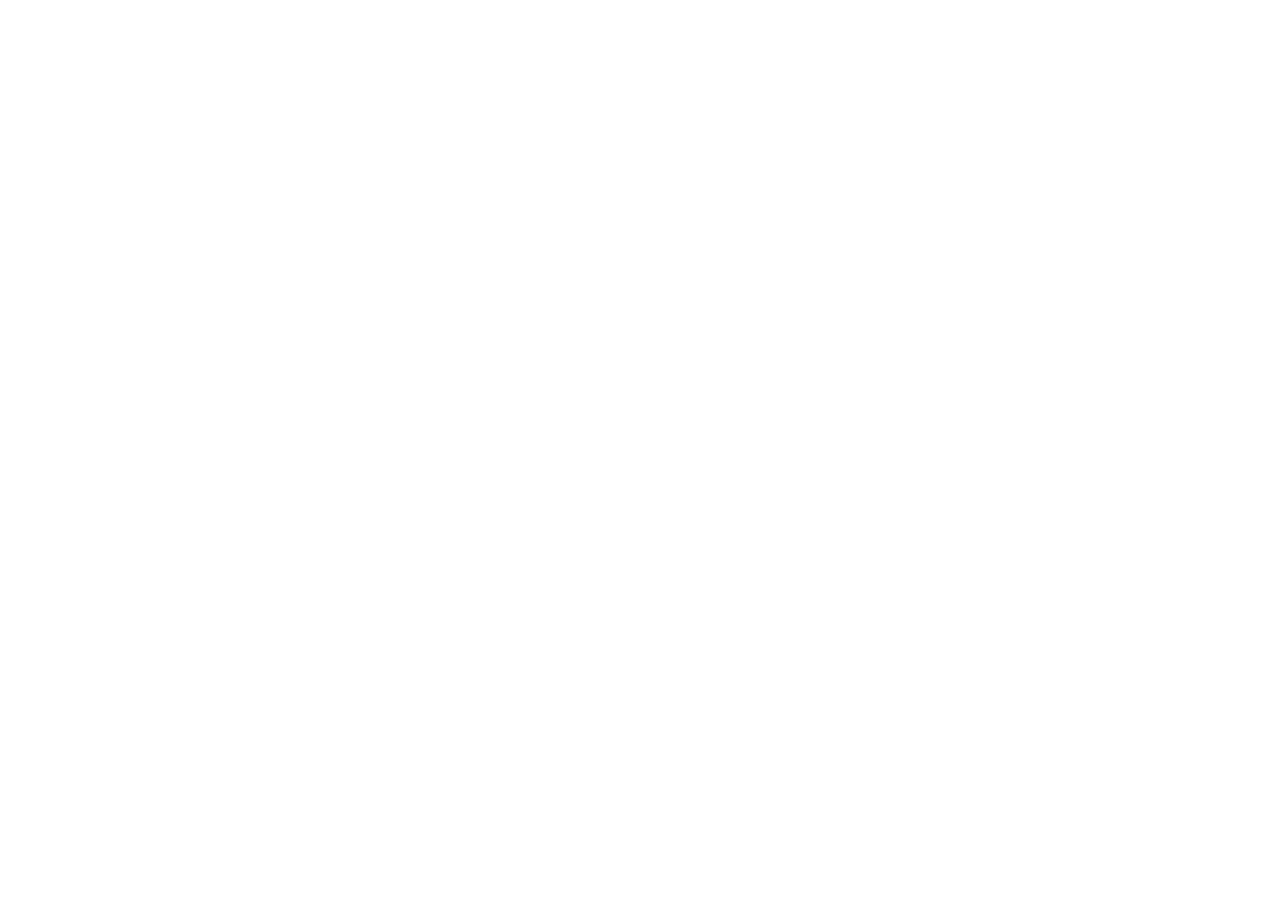
==== index.html @ d212f6f1 "first commit" ====
<!doctype html>
<html lang="en">
  <head>
    <meta charset="UTF-8" />
    <meta name="viewport" content="width=device-width, initial-scale=1.0" />
    <title>Document</title>
  </head>
  <body>
    <header></header>
    <main>
      <section>
        <div></div>
        <div></div>
      </section>
      <section></section>
      <section></section>
      <section></section>
    </main>
  </body>
</html>
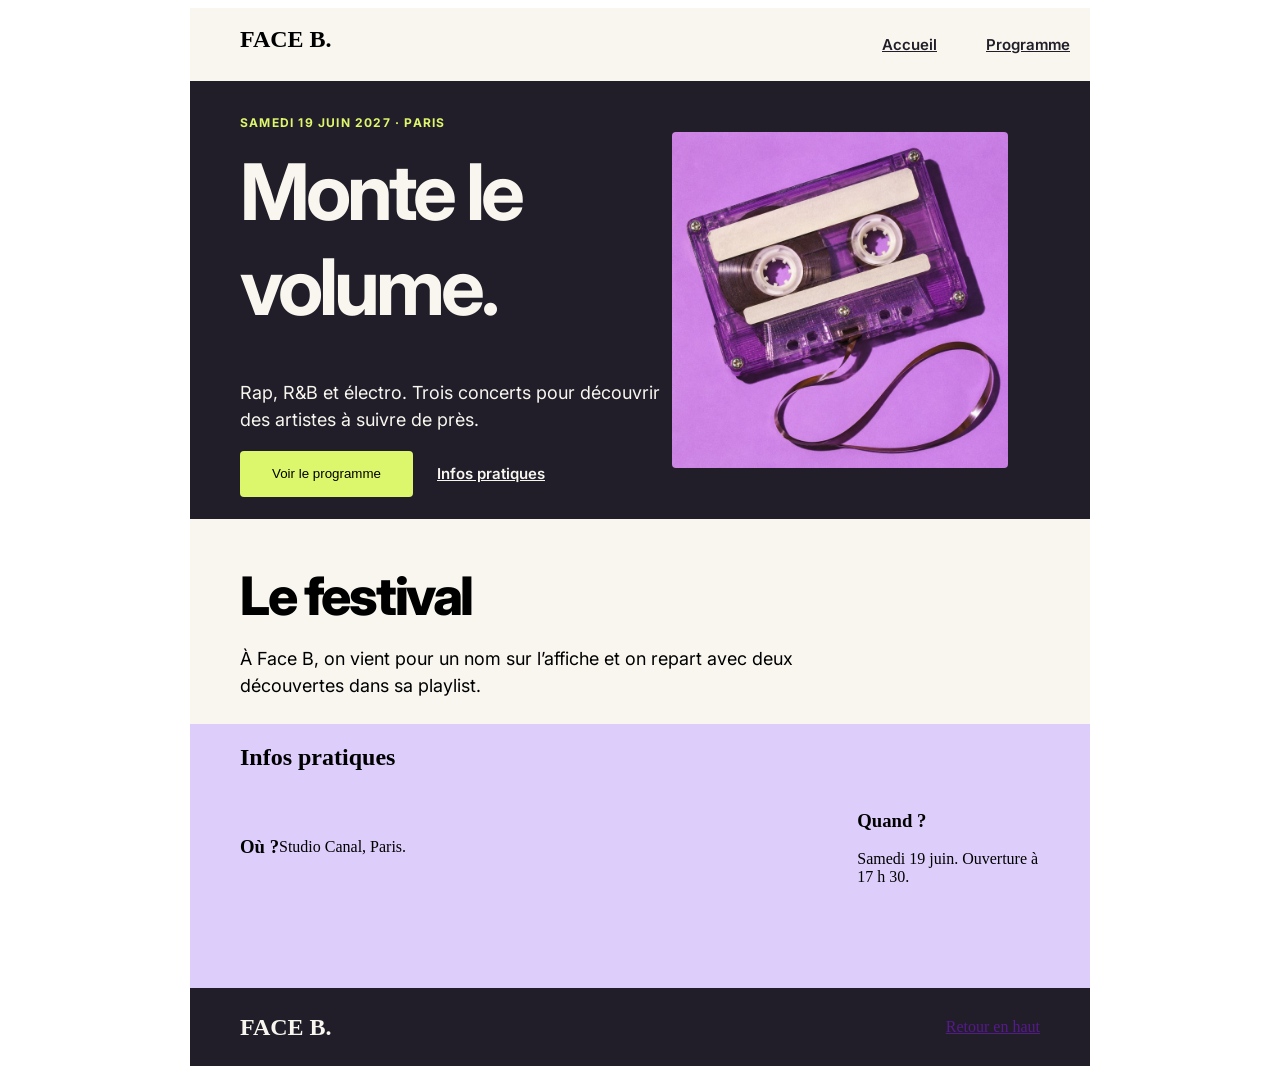
==== commit 784e0e85: "semidone" ====
--- a/index.html
+++ b/index.html
@@ -4,17 +4,57 @@
     <meta charset="UTF-8" />
     <meta name="viewport" content="width=device-width, initial-scale=1.0" />
     <title>Document</title>
+    <link rel="stylesheet" href="style.css" />
   </head>
   <body>
-    <header></header>
     <main>
-      <section>
-        <div></div>
-        <div></div>
+      <section class="header">
+        <h2 class="headertext">FACE B.</h2>
+        <div class="divtop">
+          <a class="accueil" href="index.html">Accueil</a>
+          <a class="accueil" href="programation.html">Programme</a>
+        </div>
       </section>
-      <section></section>
-      <section></section>
-      <section></section>
+      <section class="firstsection">
+        <div class="left">
+          <p class="saparis">SAMEDI 19 JUIN 2027 · PARIS</p>
+          <h1>Monte le volume.</h1>
+
+          <p class="textrap">
+            Rap, R&B et électro. Trois concerts pour découvrir des artistes à
+            suivre de près.
+          </p>
+          <div class="dfdf">
+            <button><p>Voir le programme</p></button>
+            <a class="inpr" href="http://">Infos pratiques</a>
+          </div>
+        </div>
+        <div class="imgdiv"><img src="cassette.jpg" alt="" /></div>
+      </section>
+      <section class="sencondesection">
+        <h2 class="hfestival">Le festival</h2>
+        <p class="fp">
+          À Face B, on vient pour un nom sur l’affiche et on repart avec deux
+          découvertes dans sa playlist.
+        </p>
+      </section>
+      <section class="thirdsection">
+        <h2>Infos pratiques</h2>
+        <div class="ouquand">
+          <div class="ouquand">
+            <h3>Où ?</h3>
+            <p>Studio Canal, Paris.</p>
+          </div>
+          <div>
+            <h3>Quand ?</h3>
+            <p>Samedi 19 juin. Ouverture à 17 h 30.</p>
+          </div>
+        </div>
+      </section>
+      <section class="fourthsection">
+        <h2>FACE B.</h2>
+        <a href="">Retour en haut</a>
+      </section>
     </main>
   </body>
 </html>
--- a/style.css
+++ b/style.css
@@ -0,0 +1,178 @@
+@import url("https://fonts.googleapis.com/css2?family=Boldonse&family=Cairo:wght@200..1000&family=Inter:ital,opsz,wght@0,14..32,100..900;1,14..32,100..900&family=Kumbh+Sans:wght,YOPQ@100..900,300&display=swap");
+
+main {
+  display: flex;
+  flex-direction: column;
+  justify-content: center;
+  align-items: center;
+  margin: auto;
+  width: 1000px;
+  height: 1058px;
+}
+.header {
+  display: flex;
+  justify-content: space-between;
+  align-items: center;
+  width: 800px;
+  height: 73px;
+  padding-left: 5%;
+  padding-right: 5%;
+  background: rgba(248, 246, 239, 1);
+}
+.headertext {
+  width: 92px;
+  height: 38px;
+}
+.divtop {
+  display: flex;
+  gap: 50px;
+}
+.accueil {
+  width: 54px;
+  height: 21px;
+  color: rgba(34, 30, 41, 1);
+  font-family: Inter;
+  font-weight: 600;
+  font-style: Semi Bold;
+  font-size: 15px;
+  line-height: 21px;
+}
+.firstsection {
+  display: flex;
+  width: 800px;
+  height: 438px;
+  justify-content: space-between;
+  background: rgba(34, 30, 41, 1);
+  padding-left: 5%;
+  padding-right: 5%;
+}
+.left {
+  display: flex;
+  flex-direction: column;
+  margin: auto;
+  width: 50%;
+}
+.saparis {
+  color: rgba(221, 247, 109, 1);
+  font-family: Inter;
+  font-weight: 700;
+  font-style: Bold;
+  font-size: 12px;
+  line-height: 16.8px;
+  letter-spacing: 1.2px;
+}
+h1 {
+  height: 152px;
+  color: rgba(248, 246, 239, 1);
+  font-family: Inter;
+  font-style: Extra Bold;
+  font-size: 78px;
+  letter-spacing: -4px;
+  margin-top: 0%;
+}
+.textrap {
+  width: 425px;
+  height: 54px;
+  font-family: Inter;
+  font-weight: 400;
+  font-style: Regular;
+  font-size: 18px;
+  leading-trim: NONE;
+  line-height: 27px;
+  letter-spacing: 0px;
+  color: rgba(248, 246, 239, 1);
+}
+button {
+  width: 173px;
+  height: 46px;
+  border-radius: 4px;
+  background: rgba(221, 247, 109, 1);
+  border: none;
+}
+.inpr {
+  width: 109px;
+  height: 21px;
+  font-family: Inter;
+  font-weight: 600;
+  font-style: Semi Bold;
+  font-size: 15px;
+  line-height: 21px;
+  letter-spacing: 0px;
+  color: rgba(248, 246, 239, 1);
+}
+.dfdf {
+  display: flex;
+  gap: 24px;
+  align-items: center;
+}
+.hfestival {
+  width: 244px;
+  height: 75px;
+  font-family: Inter;
+  font-weight: 800;
+  font-style: Extra Bold;
+  font-size: 53px;
+  line-height: 74.2px;
+  letter-spacing: -2.5px;
+  margin-bottom: 0%;
+  height: 54px;
+  margin-top: 5%;
+}
+.fp {
+  width: 565px;
+  height: 54px;
+  margin-top: 4%;
+  font-family: Inter;
+  font-weight: 400;
+  font-style: Regular;
+  font-size: 18px;
+  line-height: 27px;
+  letter-spacing: 0px;
+}
+.imgdiv {
+  display: flex;
+  justify-content: center;
+  align-items: center;
+  width: 50%;
+}
+img {
+  width: 336px;
+  height: 336px;
+  top: 52px;
+  left: 604px;
+  border-radius: 4px;
+}
+.sencondesection {
+  width: 800px;
+  height: 205px;
+  padding-left: 5%;
+  padding-right: 5%;
+  background: rgba(248, 246, 239, 1);
+}
+.thirdsection {
+  display: flex;
+  flex-direction: column;
+  width: 800px;
+  height: 264px;
+  padding-left: 5%;
+  padding-right: 5%;
+  background: rgba(221, 205, 251, 1);
+}
+.ouquand {
+  display: flex;
+  width: 100%;
+  flex-direction: row;
+  align-items: center;
+}
+.fourthsection {
+  display: flex;
+  flex-direction: row;
+  align-items: center;
+  justify-content: space-between;
+  color: rgba(248, 246, 239, 1);
+  width: 800px;
+  height: 78px;
+  padding-left: 5%;
+  padding-right: 5%;
+  background: rgba(34, 30, 41, 1);
+}
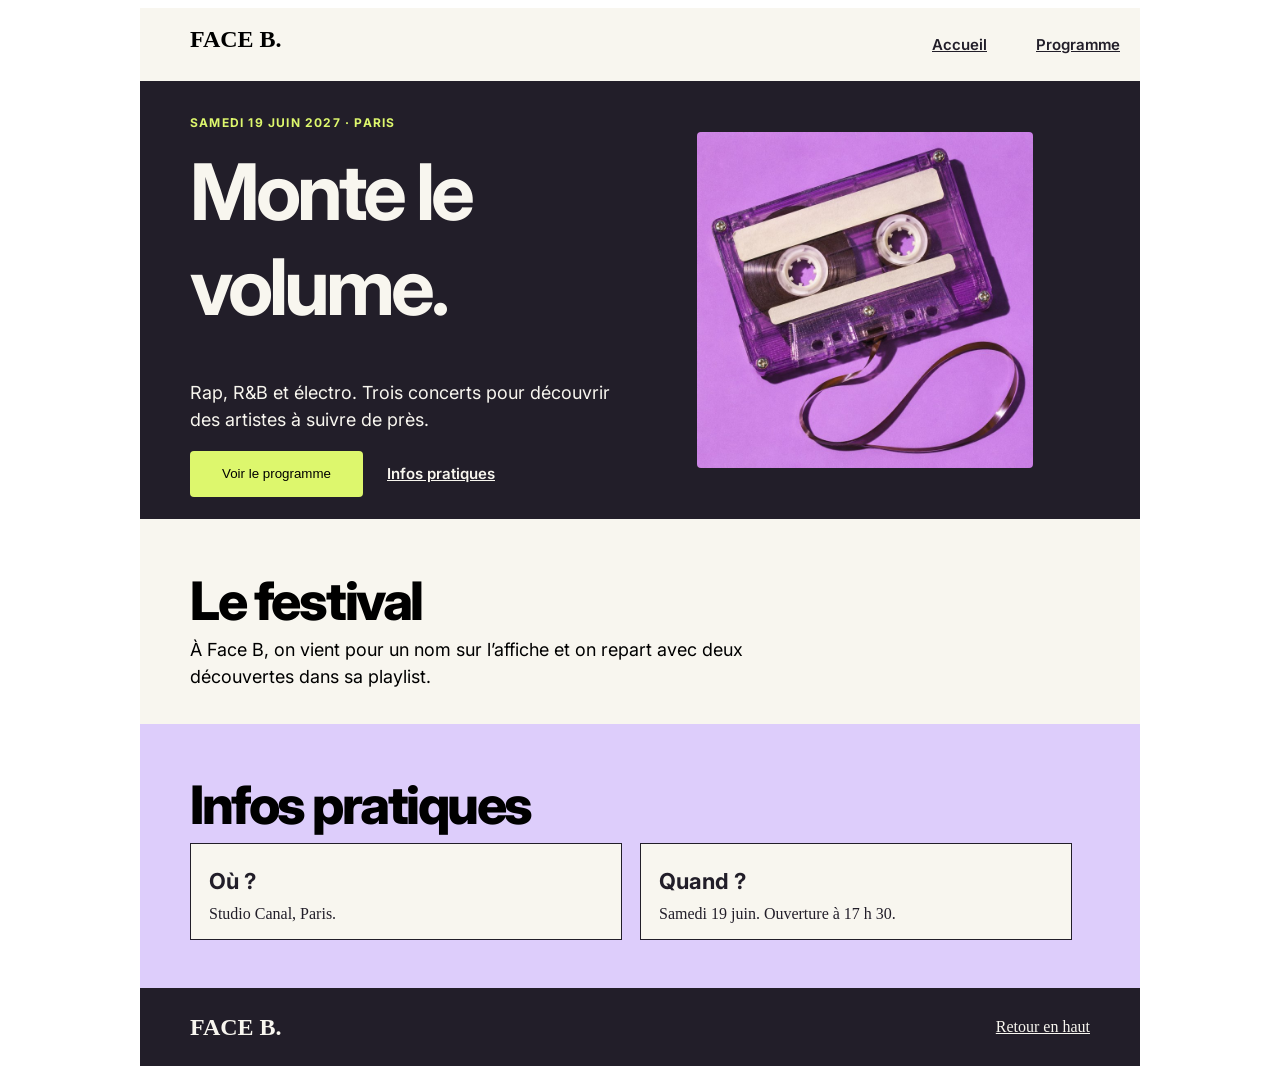
==== commit 363a64d1: "done" ====
--- a/index.html
+++ b/index.html
@@ -39,21 +39,21 @@
         </p>
       </section>
       <section class="thirdsection">
-        <h2>Infos pratiques</h2>
+        <h2 class="thirdh2">Infos pratiques</h2>
         <div class="ouquand">
-          <div class="ouquand">
-            <h3>Où ?</h3>
-            <p>Studio Canal, Paris.</p>
+          <div class="ou">
+            <h3 class="thirdh3">Où ?</h3>
+            <p class="thirdp">Studio Canal, Paris.</p>
           </div>
-          <div>
-            <h3>Quand ?</h3>
-            <p>Samedi 19 juin. Ouverture à 17 h 30.</p>
+          <div class="ou">
+            <h3 class="thirdh3">Quand ?</h3>
+            <p class="thirdp">Samedi 19 juin. Ouverture à 17 h 30.</p>
           </div>
         </div>
       </section>
       <section class="fourthsection">
         <h2>FACE B.</h2>
-        <a href="">Retour en haut</a>
+        <a class="black" href="">Retour en haut</a>
       </section>
     </main>
   </body>
--- a/style.css
+++ b/style.css
@@ -13,7 +13,7 @@
   display: flex;
   justify-content: space-between;
   align-items: center;
-  width: 800px;
+  width: 900px;
   height: 73px;
   padding-left: 5%;
   padding-right: 5%;
@@ -39,7 +39,7 @@
 }
 .firstsection {
   display: flex;
-  width: 800px;
+  width: 900px;
   height: 438px;
   justify-content: space-between;
   background: rgba(34, 30, 41, 1);
@@ -121,7 +121,6 @@
 .fp {
   width: 565px;
   height: 54px;
-  margin-top: 4%;
   font-family: Inter;
   font-weight: 400;
   font-style: Regular;
@@ -143,7 +142,7 @@
   border-radius: 4px;
 }
 .sencondesection {
-  width: 800px;
+  width: 900px;
   height: 205px;
   padding-left: 5%;
   padding-right: 5%;
@@ -152,7 +151,7 @@
 .thirdsection {
   display: flex;
   flex-direction: column;
-  width: 800px;
+  width: 900px;
   height: 264px;
   padding-left: 5%;
   padding-right: 5%;
@@ -163,6 +162,45 @@
   width: 100%;
   flex-direction: row;
   align-items: center;
+  justify-content: space-between;
+}
+.thirdh2 {
+  width: 361px;
+  height: 75px;
+  font-family: Inter;
+  font-weight: 800;
+  font-style: Extra Bold;
+  font-size: 53px;
+  line-height: 74.2px;
+  letter-spacing: -2.5px;
+  margin-bottom: 0%;
+}
+.thirdh3 {
+  margin-bottom: 0%;
+  width: 89px;
+  height: 31px;
+
+  font-family: Inter;
+  font-weight: 700;
+  font-style: Bold;
+  font-size: 22px;
+  line-height: 30.8px;
+  letter-spacing: 0px;
+  color: rgba(34, 30, 41, 1);
+}
+.thirdp {
+  margin-top: 2%;
+  color: rgba(34, 30, 41, 1);
+}
+.ou {
+  gap: 1px;
+  width: 431px;
+  padding-left: 2%;
+  margin-right: 2%;
+  text-align: left;
+  background: rgba(248, 246, 239, 1);
+  border: 1px solid rgba(34, 30, 41, 1);
+  border-width: 1px;
 }
 .fourthsection {
   display: flex;
@@ -170,9 +208,12 @@
   align-items: center;
   justify-content: space-between;
   color: rgba(248, 246, 239, 1);
-  width: 800px;
+  width: 900px;
   height: 78px;
   padding-left: 5%;
   padding-right: 5%;
   background: rgba(34, 30, 41, 1);
 }
+.black {
+  color: rgba(248, 246, 239, 1);
+}
